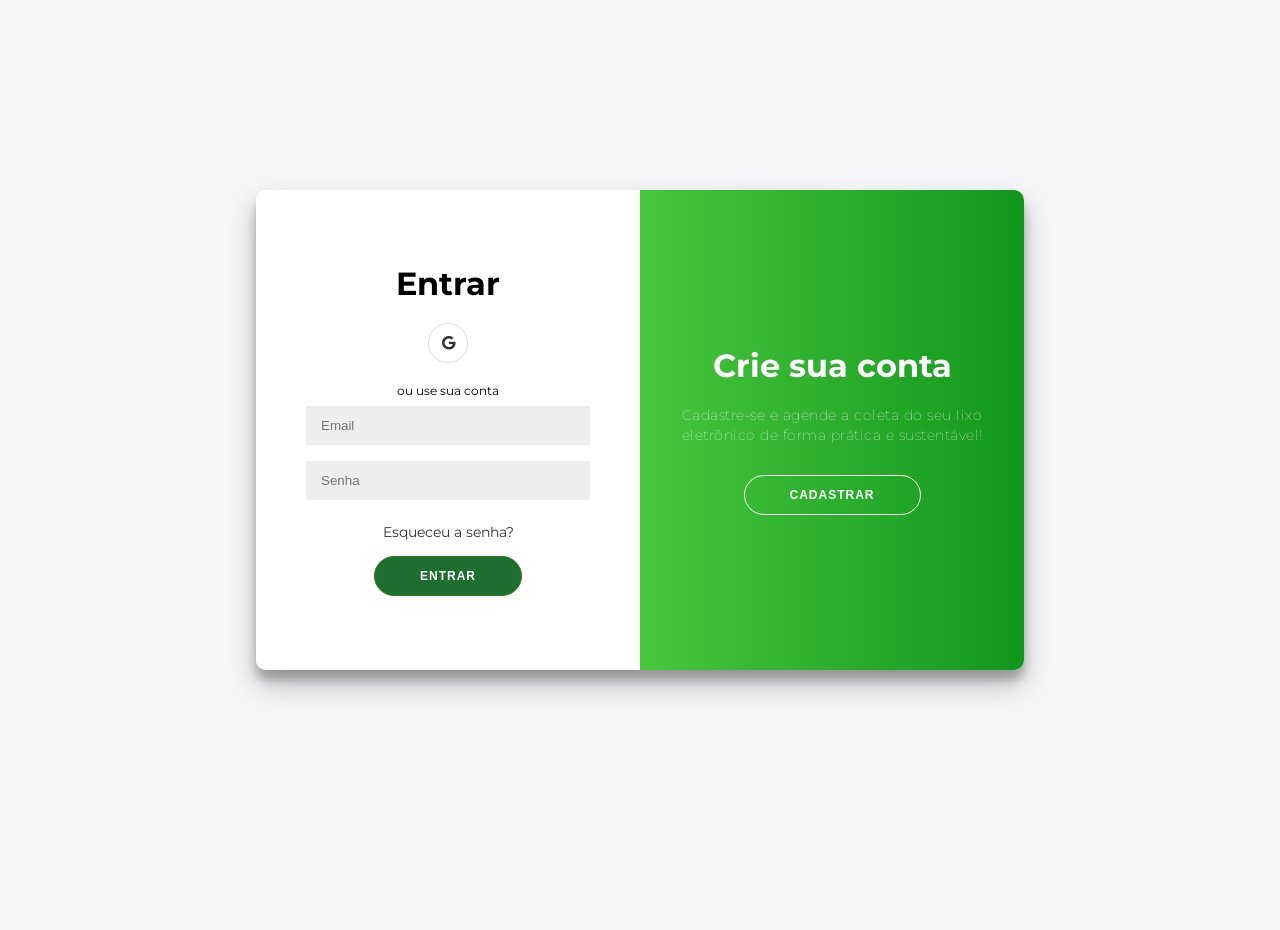
==== entrarecadastrar.html @ 17ee124b "quarto commit" ====
<!DOCTYPE html>
<html lang="en" >
<head>
  <meta charset="UTF-8">
  <title>Entrar</title>
  <link rel='stylesheet' href='https://cdnjs.cloudflare.com/ajax/libs/font-awesome/5.14.0/css/all.min.css'><link rel="stylesheet" href="./style_entrar.css">
 
</head>
<body>
<!-- partial:index.partial.html -->
<div class="container" id="container">
    <div class="form-container sign-up-container">
        <form action="#">
            <h1>Criar Conta</h1>
            <div class="social-container">
             
                <a href="#" class="social"><i class="fab fa-google"></i></a>
               
            </div>
            <span>ou use seu email para registrar-se</span>
            <input type="text" placeholder="Nome" />
            <input type="email" placeholder="Email" />
            <input type="senha" placeholder="Senha" />
            <button>Cadastrar</button>
        </form>
    </div>
    <div class="form-container sign-in-container">
        <form action="#">
            <h1>Entrar</h1>
            <div class="social-container">
               
                <a href="#" class="social"><i class="fab fa-google"></i></a>
               
            </div>
            <span>ou use sua conta</span>
            <input type="email" placeholder="Email" />
            <input type="senha" placeholder="Senha" />
            <a href="#">Esqueceu a senha?</a>
            <button>Entrar</button>
        </form>
    </div>
    <div class="overlay-container">
        <div class="overlay">
            <div class="overlay-panel overlay-left">
                <h1>Seja Bem-vindo!</h1>
                <p>Caso já possua uma conta</p>
                <button class="ghost" id="signIn">Entrar</button>
            </div>
            <div class="overlay-panel overlay-right">
                <h1>Crie sua conta</h1>
                <p>Cadastre-se e agende a coleta do seu lixo eletrônico de forma prática e sustentável!</p>
                <button class="ghost" id="signUp">Cadastrar</button>
            </div>
        </div>
    </div>
</div>
<!-- partial -->
  <script  src="./scriptentrar.js"></script>
 
</body>
</html>
---- style_entrar.css ----
@import url('https://fonts.googleapis.com/css?family=Montserrat:400,800');
 
* {
    box-sizing: border-box;
}
 
body {
    background: #f6f5f7;
    display: flex;
    justify-content: center;
    align-items: center;
    flex-direction: column;
    font-family: 'Montserrat', sans-serif;
    height: 100vh;
    margin: -20px 0 50px;
}
 
h1 {
    font-weight: bold;
    margin: 0;
}
 
h2 {
    text-align: center;
}
 
p {
    font-size: 14px;
    font-weight: 100;
    line-height: 20px;
    letter-spacing: 0.5px;
    margin: 20px 0 30px;
}
 
span {
    font-size: 12px;
}
 
a {
    color: #333;
    font-size: 14px;
    text-decoration: none;
    margin: 15px 0;
}
 
button {
    border-radius: 20px;
    border: 1px solid #2b8015;
    background-color: #1e6e30;
    color: #FFFFFF;
    font-size: 12px;
    font-weight: bold;
    padding: 12px 45px;
    letter-spacing: 1px;
    text-transform: uppercase;
    transition: transform 80ms ease-in;
}
 
button:active {
    transform: scale(0.95);
}
 
button:focus {
    outline: none;
}
 
button.ghost {
    background-color: transparent;
    border-color: #FFFFFF;
}
 
form {
    background-color: #FFFFFF;
    display: flex;
    align-items: center;
    justify-content: center;
    flex-direction: column;
    padding: 0 50px;
    height: 100%;
    text-align: center;
}
 
input {
    background-color: #eee;
    border: none;
    padding: 12px 15px;
    margin: 8px 0;
    width: 100%;
}
 
.container {
    background-color: #fff;
    border-radius: 10px;
      box-shadow: 0 14px 28px rgba(0,0,0,0.25),
            0 10px 10px rgba(0,0,0,0.22);
    position: relative;
    overflow: hidden;
    width: 768px;
    max-width: 100%;
    min-height: 480px;
}
 
.form-container {
    position: absolute;
    top: 0;
    height: 100%;
    transition: all 0.6s ease-in-out;
}
 
.sign-in-container {
    left: 0;
    width: 50%;
    z-index: 2;
}
 
.container.right-panel-active .sign-in-container {
    transform: translateX(100%);
}
 
.sign-up-container {
    left: 0;
    width: 50%;
    opacity: 0;
    z-index: 1;
}
 
.container.right-panel-active .sign-up-container {
    transform: translateX(100%);
    opacity: 1;
    z-index: 5;
    animation: show 0.6s;
}
 
@keyframes show {
    0%, 49.99% {
        opacity: 0;
        z-index: 1;
    }
   
    50%, 100% {
        opacity: 1;
        z-index: 5;
    }
}
 
.overlay-container {
    position: absolute;
    top: 0;
    left: 50%;
    width: 50%;
    height: 100%;
    overflow: hidden;
    transition: transform 0.6s ease-in-out;
    z-index: 100;
}
 
.container.right-panel-active .overlay-container{
    transform: translateX(-100%);
}
 
.overlay {
    background: #95f378;
    background: -webkit-linear-gradient(to right, #54eb6d, #8a8a8a);
    background: linear-gradient(to right, #7df75f, #11971c);
    background-repeat: no-repeat;
    background-size: cover;
    background-position: 0 0;
    color: #FFFFFF;
    position: relative;
    left: -100%;
    height: 100%;
    width: 200%;
      transform: translateX(0);
    transition: transform 0.6s ease-in-out;
}
 
.container.right-panel-active .overlay {
      transform: translateX(50%);
}
 
.overlay-panel {
    position: absolute;
    display: flex;
    align-items: center;
    justify-content: center;
    flex-direction: column;
    padding: 0 40px;
    text-align: center;
    top: 0;
    height: 100%;
    width: 50%;
    transform: translateX(0);
    transition: transform 0.6s ease-in-out;
}
 
.overlay-left {
    transform: translateX(-20%);
}
 
.container.right-panel-active .overlay-left {
    transform: translateX(0);
}
 
.overlay-right {
    right: 0;
    transform: translateX(0);
}
 
.container.right-panel-active .overlay-right {
    transform: translateX(20%);
}
 
.social-container {
    margin: 20px 0;
}
 
.social-container a {
    border: 1px solid #DDDDDD;
    border-radius: 50%;
    display: inline-flex;
    justify-content: center;
    align-items: center;
    margin: 0 5px;
    height: 40px;
    width: 40px;
}
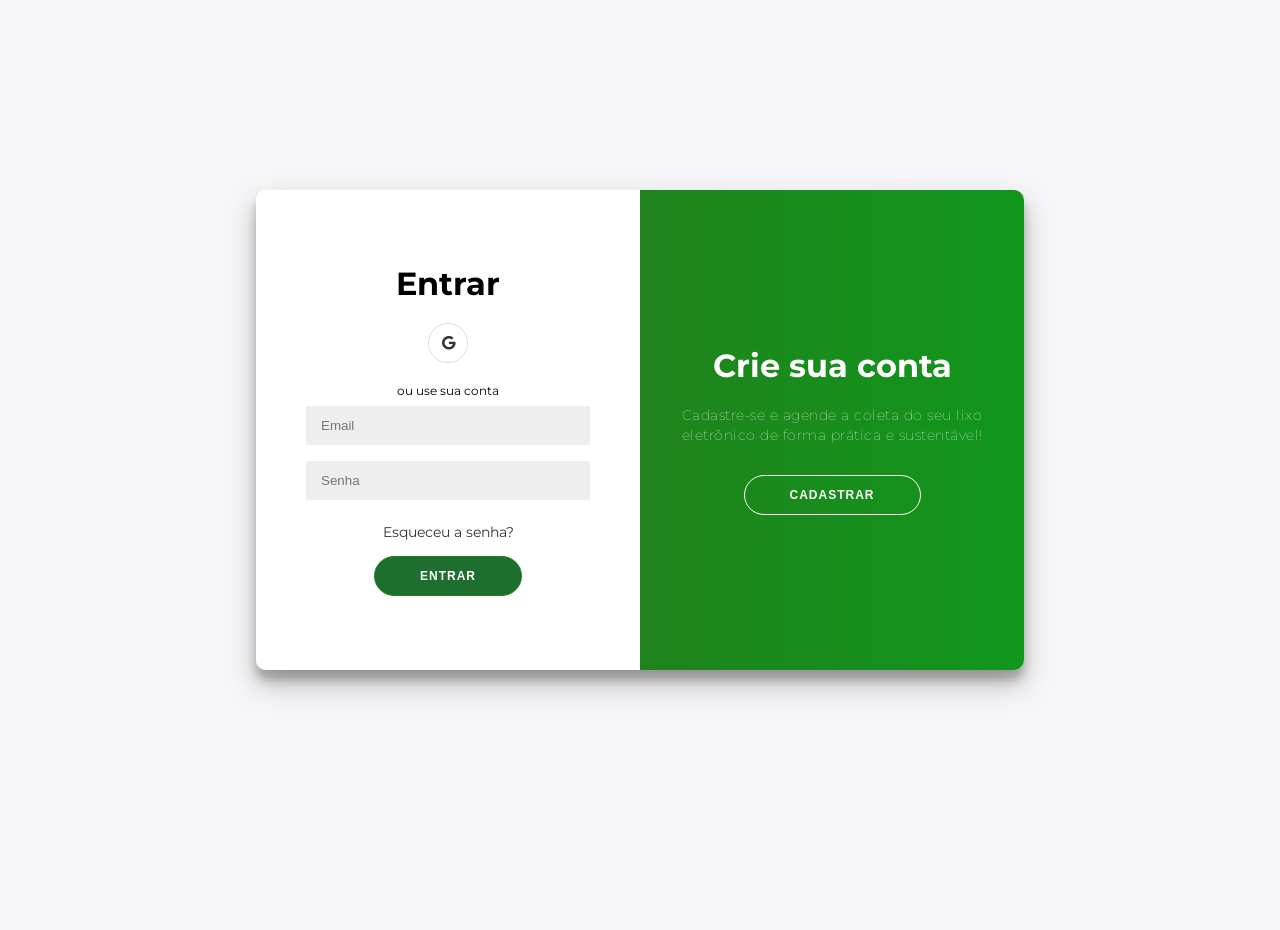
==== commit 78dee098: "quarto commit" ====
--- a/entrarecadastrar.html
+++ b/entrarecadastrar.html
@@ -55,7 +55,21 @@
     </div>
 </div>
 <!-- partial -->
-  <script  src="./scriptentrar.js"></script>
+  <script  src="js/scriptentrar.js"></script>
  
 </body>
+<body>
+    <script src="node/cadastrar.js"></script>
+
+    <!-- DANDO ERRO 
+     
+    <div id="preloader">
+      <div class="inner">
+    /////////// HTML DA ANIMAÇÃO DO PRELOADER! 
+      <img src="imgs/preload.gif">
+      </div>
+  </div>
+  <script src="js/preloader.js"></script> -->
+
+</body>
 </html>
--- a/style_entrar.css
+++ b/style_entrar.css
@@ -67,6 +67,16 @@
 button.ghost {
     background-color: transparent;
     border-color: #FFFFFF;
+    cursor: pointer;
+    transition: 0.5s;
+}
+
+button.ghost:hover {
+    color: #2b8015;
+    background-color: transparent;
+    border-color: #FFFFFF;
+    cursor: pointer;
+    background-color: white;
 }
  
 form {
@@ -85,7 +95,7 @@
     border: none;
     padding: 12px 15px;
     margin: 8px 0;
-    width: 100%;
+    width: 100%;    
 }
  
 .container {
@@ -159,9 +169,9 @@
 }
  
 .overlay {
-    background: #95f378;
-    background: -webkit-linear-gradient(to right, #54eb6d, #8a8a8a);
-    background: linear-gradient(to right, #7df75f, #11971c);
+    background: #4f923b;
+    background: -webkit-linear-gradient(to right, #40924e, #8a8a8a);
+    background: linear-gradient(to right, #2d6e1d, #11971c);
     background-repeat: no-repeat;
     background-size: cover;
     background-position: 0 0;
@@ -223,4 +233,20 @@
     margin: 0 5px;
     height: 40px;
     width: 40px;
+}
+
+#preloader {
+    position:fixed;
+    top:0;
+    left:0;
+    right:0;
+    bottom:0;
+    background-color: white; /* cor do background que vai ocupar o body */
+    z-index:999; /* z-index para jogar para frente e sobrepor tudo */
+}
+#preloader .inner {
+    position: absolute;
+    top: 50%; /* centralizar a parte interna do preload (onde fica a animação)*/
+    left: 50%;
+    transform: translate(-50%, -50%);  
 }
